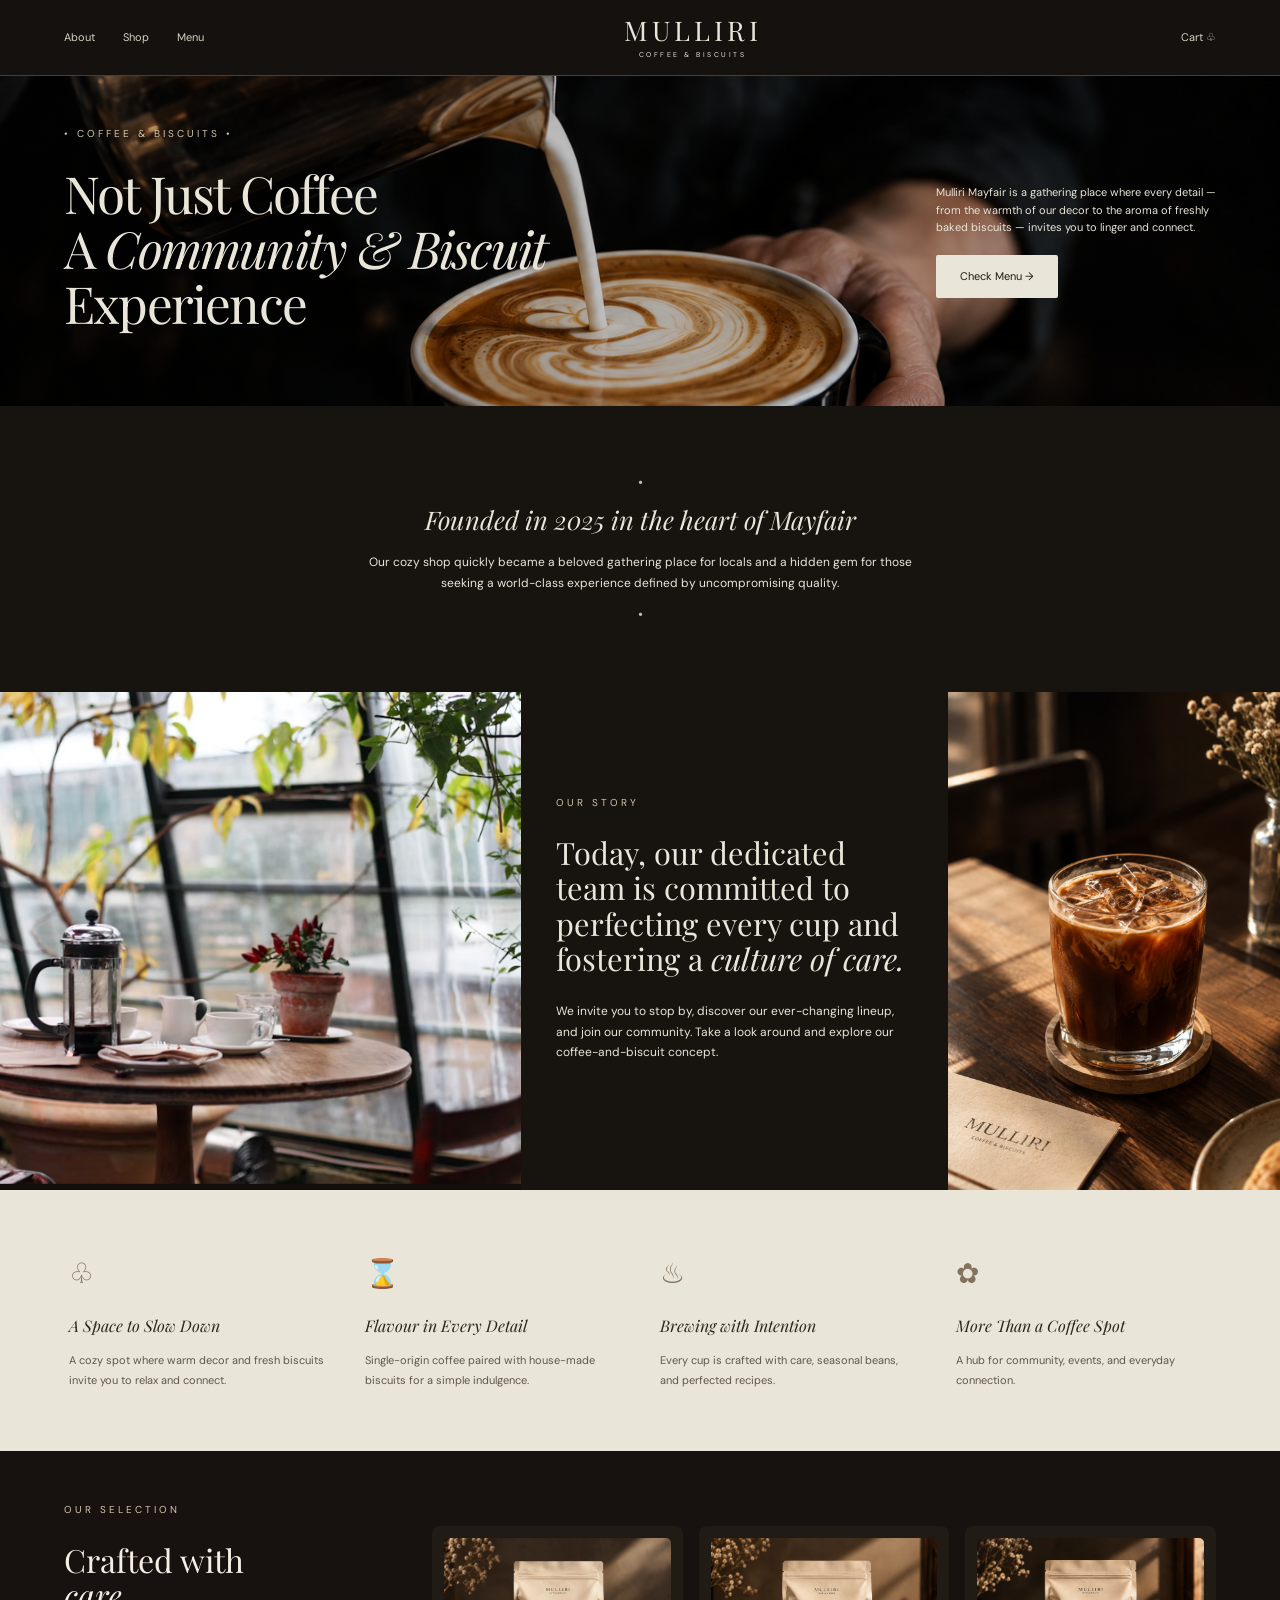
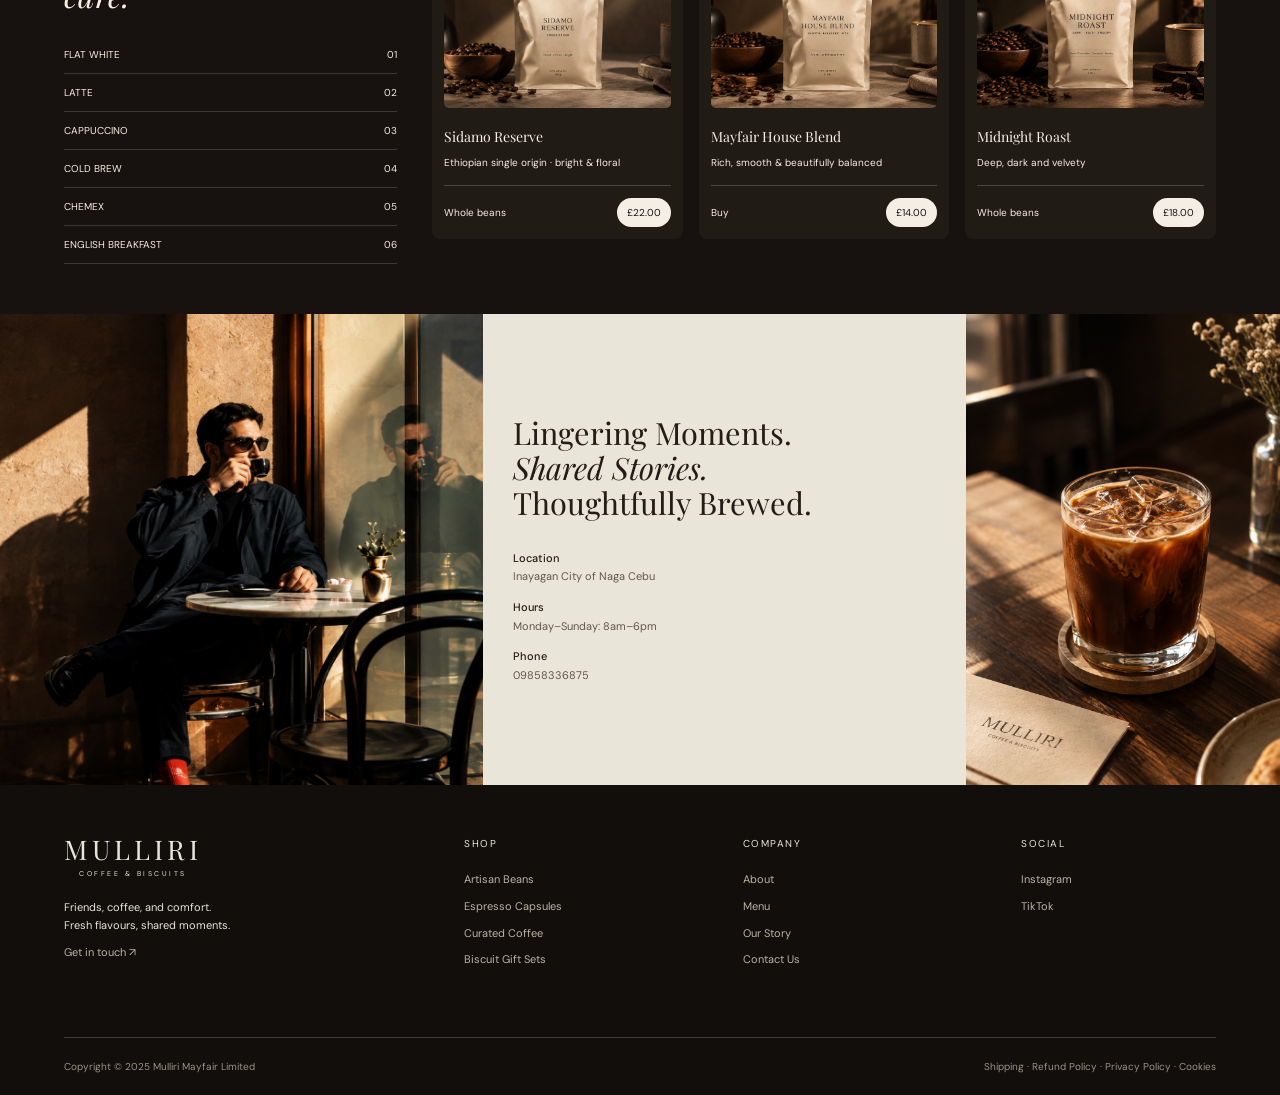
==== index.html @ 979b2255 "ha" ====
<!DOCTYPE html>
<html lang="en">
<head>
  <meta charset="UTF-8">
  <meta name="viewport" content="width=device-width, initial-scale=1.0">
  <title>MULLIRI | Coffee & Biscuits</title>
  <link rel="preconnect" href="https://fonts.googleapis.com">
  <link href="https://fonts.googleapis.com/css2?family=DM+Sans:wght@400;500&family=Playfair+Display:ital,wght@0,400;0,500;1,400&display=swap" rel="stylesheet">
  <link rel="stylesheet" href="style.css">
</head>
<body>

<header class="navbar">
  <nav class="nav-left">
    <a href="about.html">About</a>
    <a href="shop.html">Shop</a>
    <a href="menu.html">Menu</a>
  </nav>
  <a class="logo" href="index.html">
    MULLIRI
    <small>COFFEE & BISCUITS</small>
  </a>
  <a class="cart" href="menu.html">Cart ♧</a>
</header>

<main>
  
<section class="hero">
  <div class="hero-photo"></div>

  <div class="hero-content">
    <p class="eyebrow">• COFFEE & BISCUITS •</p>
    <h1>
      Not Just Coffee<br>
      A <em>Community & Biscuit</em><br>
      Experience
    </h1>
  </div>

  <div class="hero-side">
    <p>
      Mulliri Mayfair is a gathering place where every
      detail — from the warmth of our decor to the aroma
      of freshly baked biscuits — invites you to linger
      and connect.
    </p>
    <a class="button" href="menu.html">Check Menu →</a>
  </div>
  </section>

  <section class="intro">
    <span>•</span>
    <h2>Founded in 2025 in the heart of Mayfair</h2>
    <p>
      Our cozy shop quickly became a beloved gathering place for
      locals and a hidden gem for those seeking a world-class
      experience defined by uncompromising quality.
    </p>
    <span>•</span>
  </section>

  <section class="story-preview">
    <img src="./images/flowers.PNG" alt="Coffee shop interior">

    <div class="story-text">
      <p class="eyebrow">OUR STORY</p>
      <h2>Today, our dedicated team is committed to perfecting every cup and fostering a <em>culture of care.</em></h2>
      <p>
        We invite you to stop by, discover our ever-changing lineup,
        and join our community. Take a look around and explore
        our coffee-and-biscuit concept.
      </p>
      
    </div>

    <img src="./images/ice-coffee.png"  alt="Iced coffee on a café table">
        
  </section>

  <section class="features">
    <article>
      <span class="feature-icon">♧</span>
      <h3>A Space to Slow Down</h3>
      <p>A cozy spot where warm decor and fresh biscuits invite you to relax and connect.</p>
    </article>
    <article>
      <span class="feature-icon">⌛</span>
      <h3>Flavour in Every Detail</h3>
      <p>Single-origin coffee paired with house-made biscuits for a simple indulgence.</p>
    </article>
    <article>
      <span class="feature-icon">♨</span>
      <h3>Brewing with Intention</h3>
      <p>Every cup is crafted with care, seasonal beans, and perfected recipes.</p>
    </article>
    <article>
      <span class="feature-icon">✿</span>
      <h3>More Than a Coffee Spot</h3>
      <p>A hub for community, events, and everyday connection.</p>
    </article>
  </section>

 
<section class="selection">
  <div class="selection-list">
    <p class="eyebrow">OUR SELECTION</p>
    <h2>Crafted with<br><em>care.</em></h2>

    <ul>
      <li><span>FLAT WHITE</span><span>01</span></li>
      <li><span>LATTE</span><span>02</span></li>
      <li><span>CAPPUCCINO</span><span>03</span></li>
      <li><span>COLD BREW</span><span>04</span></li>
      <li><span>CHEMEX</span><span>05</span></li>
      <li><span>ENGLISH BREAKFAST</span><span>06</span></li>
    </ul>
  </div>

  <div class="selection-products">
    <article class="product">
      <img src="images/sidamo-reserve.png" alt="Sidamo Reserve coffee">
      <h3>Sidamo Reserve</h3>
      <p>Ethiopian single origin · bright & floral</p>
      <div class="product-price"><span>Whole beans</span><span>£22.00</span></div>
    </article>

    <article class="product featured-product">
      <img src="images/mayfair-blend.png" alt="Mayfair House Blend coffee">
      <h3>Mayfair House Blend</h3>
      <p>Rich, smooth & beautifully balanced</p>
      <div class="product-price"><span>Buy</span><span>£14.00</span></div>
    </article>

    <article class="product">
      <img src="images/midnight-roast.png" alt="Midnight Roast coffee">
      <h3>Midnight Roast</h3>
      <p>Deep, dark and velvety</p>
      <div class="product-price"><span>Whole beans</span><span>£18.00</span></div>
    </article>
  </div>
</section>

  <section class="closing-story">
      <img src="images/cafe-story.png">
    <div>
      <h2>Lingering Moments.<br><em>Shared Stories.</em><br>Thoughtfully Brewed.</h2>
      <dl>
        <dt>Location</dt>
        <dd>Inayagan City of Naga Cebu</dd>
        <dt>Hours</dt>
        <dd>Monday–Sunday: 8am–6pm</dd>
        <dt>Phone</dt>
        <dd>09858336875</dd>
      </dl>
    </div>

    <img src="./images/ice-coffee.png" alt="Coffee in a cup">
  </section>
</main>

<footer class="footer">
  <div class="footer-brand">
    <a class="logo" href="index.html">MULLIRI<small>COFFEE & BISCUITS</small></a>
    <p>Friends, coffee, and comfort.<br>Fresh flavours, shared moments.</p>
    <a class="newsletter-link" href="contact.html">Get in touch ↗</a>
  </div>

  <div>
    <h4>SHOP</h4>
    <a href="menu.html">Artisan Beans</a>
    <a href="menu.html">Espresso Capsules</a>
    <a href="menu.html">Curated Coffee</a>
    <a href="menu.html">Biscuit Gift Sets</a>
  </div>

  <div>
    <h4>COMPANY</h4>
    <a href="about.html">About</a>
    <a href="menu.html">Menu</a>
    <a href="about.html">Our Story</a>
    <a href="contact.html">Contact Us</a>
  </div>

  <div>
    <h4>SOCIAL</h4>
    <a href="">Instagram</a>
    <a href="">TikTok</a>
  </div>

  <div class="footer-bottom">
    <span>Copyright © 2025 Mulliri Mayfair Limited</span>
    <span>Shipping · Refund Policy · Privacy Policy · Cookies</span>
  </div>
</footer>

</body>
</html>
---- style.css ----
:root {
  --dark: #17130f;
  --dark-card: #211b16;
  --cream: #e9e5d9;
  --white: #f5f1e8;
  --brown: #88745d;
  --line: rgba(233, 229, 217, 0.22);
}

* {
  margin: 0;
  padding: 0;
  box-sizing: border-box;
}

html {
  scroll-behavior: smooth;
}

body {
  background: var(--dark);
  color: var(--cream);
  font-family: "DM Sans", sans-serif;
  font-size: 14px;
  line-height: 1.7;
}

a {
  color: inherit;
  text-decoration: none;
}

img {
  width: 100%;
  display: block;
  object-fit: cover;
}

h1, h2, h3 {
  font-weight: 400;
}

h1, h2 {
  font-family: "Playfair Display", serif;
  line-height: 1.15;
}

h1 {
  font-size: clamp(2.3rem, 5vw, 5rem);
  letter-spacing: -1.8px;
}

h1 em, h2 em {
  font-weight: 400;
}

.eyebrow {
  font-size: 10px;
  letter-spacing: 3px;
  text-transform: uppercase;
  margin-bottom: 24px;
  color: #d4c5ac;
}

/* NAVIGATION */

.navbar {
  min-height: 76px;
  padding: 0 5%;
  display: flex;
  align-items: center;
  justify-content: space-between;
  background: #14110e;
  border-bottom: 1px solid var(--line);
  position: relative;
  z-index: 2;
}

.nav-left {
  display: flex;
  gap: 28px;
}

.navbar nav a,
.cart {
  font-size: 11px;
  color: #d9d0c3;
  transition: color 0.2s;
}

.navbar nav a:hover,
.cart:hover {
  color: #b79a72;
}

.logo {
  font-family: "Playfair Display", serif;
  font-size: 27px;
  letter-spacing: 4px;
  line-height: 1.1;
  text-align: center;
  white-space: nowrap;
}

.logo small {
  display: block;
  font-family: "DM Sans", sans-serif;
  font-size: 7px;
  letter-spacing: 2.5px;
  margin-top: 5px;
}

/* BUTTONS */

.button {
  display: inline-block;
  background: var(--cream);
  color: #211a14;
  padding: 12px 24px;
  font-size: 11px;
  border-radius: 2px;
  transition: background 0.2s;
}

.button:hover {
  background: #c7b59a;
}

.text-link {
  display: inline-block;
  border-bottom: 1px solid #aa9478;
  padding-bottom: 5px;
  font-size: 11px;
}

/* HOME HERO */

.hero {
  min-height: 610px;
  position: relative;
  display: flex;
  align-items: center;
  padding: 80px 8%;
  overflow: hidden;
}

.hero-photo {
  position: absolute;
  inset: 0;
  background:
    linear-gradient(
      90deg,
      rgba(10, 8, 6, 0.93),
      rgba(10, 8, 6, 0.64) 48%,
      rgba(10, 8, 6, 0.15)
    ),
    url("images/hero-latte.png")
    center 48% / cover no-repeat;
  z-index: 0;
}

.hero-content {
  position: relative;
  max-width: 800px;
  z-index: 1;
}

.hero h1 {
  margin-bottom: 26px;
}

.hero-description {
  max-width: 370px;
  margin-bottom: 25px;
  font-size: 13px;
}

/* HERO - REFERENCE LAYOUT */

.hero {
  position: relative;
  min-height: 330px;
  padding: 45px 5%;
  display: grid;
  grid-template-columns: 1.5fr 0.65fr;
  align-items: center;
  gap: 35px;
  overflow: hidden;
}

.hero-photo {
  position: absolute;
  inset: 0;
  z-index: 0;
  background-image:
    linear-gradient(90deg, rgba(0,0,0,.35), rgba(0,0,0,.15)),
    url("images/hero-latte.png");
  background-size: cover;
  background-position: center;
}

.hero-content,
.hero-side {
  position: relative;
  z-index: 1;
}

.hero-content {
  max-width: 600px;
}

.hero h1 {
  font-size: clamp(2rem, 4vw, 3.5rem);
  line-height: 1.08;
}

.hero-side {
  max-width: 280px;
  justify-self: end;
}

.hero-side p {
  font-size: 11px;
  line-height: 1.6;
  margin-bottom: 18px;
}

@media (max-width: 700px) {
  .hero {
    grid-template-columns: 1fr;
    gap: 18px;
    min-height: 520px;
  }

  .hero-side {
    justify-self: start;
  }
}

/* INTRODUCTION */

.intro {
  min-height: 250px;
  padding: 55px 20px;
  display: flex;
  flex-direction: column;
  align-items: center;
  justify-content: center;
  text-align: center;
  background: var(--dark);
}

.intro span {
  color: #c7b79d;
  margin: 10px;
}

.intro h2 {
  font-size: clamp(1.2rem, 2vw, 1.8rem);
  font-style: italic;
  margin-bottom: 18px;
}

.intro p {
  max-width: 550px;
  font-size: 12px;
}

/* STORY SECTION */

.story-preview {
  display: grid;
  grid-template-columns: 1.1fr 0.9fr 0.7fr;
  align-items: stretch;
  min-height: 430px;
}

.story-preview > img {
  height: 100%;
  min-height: 430px;
}

.story-text {
  padding: 55px 35px;
  align-self: center;
}

.story-text h2 {
  font-size: clamp(1.5rem, 2.4vw, 2.3rem);
  margin-bottom: 25px;
}

.story-text > p:not(.eyebrow) {
  font-size: 12px;
  margin-bottom: 25px;
}

/* FOUR FEATURE COLUMNS */

.features {
  background: var(--cream);
  color: #2c251e;
  display: grid;
  grid-template-columns: repeat(4, 1fr);
  gap: 30px;
  padding: 55px 5%;
}

.features article {
  padding: 5px;
}

.feature-icon {
  display: block;
  font-size: 28px;
  color: #82735f;
  margin-bottom: 15px;
}

.features h3 {
  font-family: "Playfair Display", serif;
  font-style: italic;
  font-size: 16px;
  margin-bottom: 12px;
}

.features p {
  color: #61574c;
  font-size: 11px;
  line-height: 1.8;
}

/* MENU BANNER */

.menu-teaser {
  min-height: 350px;
  position: relative;
  display: flex;
  align-items: center;
  padding: 55px 8%;
  overflow: hidden;
}

.menu-teaser-photo {
  position: absolute;
  inset: 0;
  background:
    linear-gradient(
      90deg,
      rgba(12, 9, 7, 0.85),
      rgba(12, 9, 7, 0.35)
    ),
      url("images/ice-coffee.png")
    center / cover;
}

.menu-teaser-copy {
  position: relative;
  z-index: 1;
}

.menu-teaser-copy h2 {
  margin-bottom: 24px;
}

/* COFFEE PRODUCTS */

.products-section {
  padding: 65px 5%;
  background: #211a14;
}

.products-intro {
  max-width: 460px;
  margin-bottom: 35px;
}

.products-intro h2 {
  margin-bottom: 15px;
}

.products-intro p:not(.eyebrow) {
  font-size: 12px;
}

.products {
  display: grid;
  grid-template-columns: repeat(3, 1fr);
  gap: 22px;
  align-items: center;
}

.product {
  min-width: 0;
  background: #19140f;
  padding: 15px;
}

.product img {
  height: 240px;
  background: #30271f;
  margin-bottom: 17px;
}

.product h3 {
  font-family: "Playfair Display", serif;
  font-size: 18px;
}

.product > p {
  font-size: 11px;
  margin: 5px 0 15px;
}

.product-price {
  border-top: 1px solid var(--line);
  padding-top: 12px;
  display: flex;
  justify-content: space-between;
  font-size: 11px;
}

.product-message {
  padding: 20px;
}

.product-message p {
  font-family: "Playfair Display", serif;
  font-size: 20px;
  line-height: 1.5;
  margin-bottom: 25px;
}

/* CLOSING STORY */

.closing-story {
  display: grid;
  grid-template-columns: 1fr 1fr 0.65fr;
  align-items: stretch;
  background: var(--cream);
  color: #241c15;
}

.closing-story > img {
  height: 100%;
  min-height: 370px;
}

.closing-story > div {
  padding: 45px 30px;
  align-self: center;
}

.closing-story h2 {
  font-size: clamp(1.6rem, 2.4vw, 2.4rem);
  margin-bottom: 28px;
}

.closing-story dl {
  font-size: 11px;
}

.closing-story dt {
  font-weight: 500;
  margin-top: 12px;
}

.closing-story dd {
  color: #61574c;
}

/* FOOTER */

.footer {
  padding: 50px 5% 20px;
  display: grid;
  grid-template-columns: 1.5fr 1fr 1fr 0.8fr;
  gap: 35px;
  background: #110e0b;
}

.footer-brand .logo {
  display: inline-block;
  margin-bottom: 20px;
}

.footer p {
  font-size: 11px;
}

.footer h4 {
  font-size: 10px;
  letter-spacing: 1.5px;
  margin-bottom: 18px;
  font-weight: 400;
}

.footer > div:not(.footer-bottom) > a:not(.logo) {
  display: block;
  font-size: 11px;
  color: #bdb3a5;
  margin: 8px 0;
}

.newsletter-link {
  margin-top: 15px;
}

.footer-bottom {
  grid-column: 1 / -1;
  display: flex;
  justify-content: space-between;
  flex-wrap: wrap;
  gap: 12px;
  border-top: 1px solid var(--line);
  margin-top: 25px;
  padding-top: 20px;
  font-size: 10px;
  color: #9d9284;
}

/* OTHER PAGE HEADINGS */

.page-heading,
.menu-hero,
.contact-hero {
  min-height: 340px;
  padding: 70px 8%;
  display: flex;
  align-items: center;
  background:
    linear-gradient(90deg, rgba(15, 11, 8, 0.9), rgba(15, 11, 8, 0.4)),
     url("images/hero-latte.png")
    center / cover no-repeat;
}

.page-heading h1,
.menu-hero h1,
.contact-hero h1 {
  margin-bottom: 20px;
}

.menu-hero > div,
.contact-hero > div {
  max-width: 650px;
}

/* ABOUT PAGE */

.about-layout {
  display: grid;
  grid-template-columns: 1fr 1fr 0.7fr;
  align-items: center;
  gap: 35px;
  padding: 70px 5%;
}

.about-layout img {
  height: 400px;
}

.about-layout h2 {
  margin-bottom: 20px;
}

.about-layout p:not(.eyebrow) {
  font-size: 12px;
  margin-bottom: 18px;
}

/* MENU PAGE */

.menu-layout {
  display: grid;
  grid-template-columns: 1fr 1fr;
  gap: 50px;
  padding: 70px 7%;
}

.menu-list h2 {
  margin-bottom: 30px;
}

.menu-item {
  display: flex;
  justify-content: space-between;
  align-items: center;
  gap: 15px;
  padding: 19px 0;
  border-bottom: 1px solid var(--line);
}

.menu-item h3 {
  font-size: 12px;
  letter-spacing: 1.2px;
}

.menu-item p {
  font-size: 11px;
  margin-top: 5px;
}

.menu-item > span {
  font-size: 11px;
  white-space: nowrap;
}

.menu-photo img {
  height: 480px;
}

.menu-photo p {
  font-family: "Playfair Display", serif;
  font-style: italic;
  margin-top: 15px;
}

/* CONTACT PAGE */

.contact-hero {
  min-height: 400px;
}

.contact-hero > div > p:last-child {
  font-size: 13px;
}

.contact-details {
  display: grid;
  grid-template-columns: repeat(3, 1fr);
  padding: 50px 6%;
  gap: 30px;
  background: var(--cream);
  color: #241c15;
}

.contact-details article {
  display: flex;
  gap: 20px;
  align-items: flex-start;
  border-right: 1px solid #c9c0b3;
  padding: 10px 20px;
}

.contact-details article:last-child {
  border-right: none;
}

.contact-details article > span {
  font-size: 24px;
}

.contact-details h3 {
  font-family: "Playfair Display", serif;
  margin-bottom: 10px;
}

.contact-details p {
  color: #5c5044;
  font-size: 12px;
}

.contact-message {
  text-align: center;
  padding: 80px 20px;
}

.contact-message h2 {
  margin-bottom: 20px;
}

.contact-message p {
  margin-bottom: 25px;
}

.simple-footer {
  display: flex;
  align-items: center;
  justify-content: space-between;
  flex-wrap: wrap;
  gap: 25px;
  padding: 35px 5%;
  background: #110e0b;
}

.simple-footer p,
.simple-footer > a:not(.logo) {
  font-size: 11px;
}

/* TABLET RESPONSIVENESS */

@media (max-width: 800px) {
  .navbar {
    padding: 0 4%;
    min-height: 70px;
  }

  .nav-left {
    gap: 12px;
  }

  .navbar nav a,
  .cart {
    font-size: 10px;
  }

  .logo {
    font-size: 21px;
    letter-spacing: 2px;
  }

  .logo small {
    font-size: 6px;
    letter-spacing: 1.5px;
  }

  .hero {
    min-height: 560px;
    padding: 60px 6%;
  }

  .story-preview {
    grid-template-columns: 1fr 1fr;
  }

  .story-preview > img {
    min-height: 300px;
  }

  .story-text {
    padding: 35px 25px;
  }

  .story-preview > img:last-child {
    display: none;
  }

  .features {
    grid-template-columns: repeat(2, 1fr);
    gap: 35px;
  }

  .closing-story {
    grid-template-columns: 1fr 1fr;
  }

  .closing-story > img:last-child {
    display: none;
  }

  .about-layout {
    grid-template-columns: 1fr 1fr;
  }

  .about-layout img:last-child {
    display: none;
  }

  .menu-layout {
    gap: 25px;
    padding: 50px 5%;
  }

  .menu-photo img {
    height: 400px;
  }

  .product img {
    height: 200px;
  }

  .footer {
    grid-template-columns: repeat(2, 1fr);
  }
}

/* MOBILE RESPONSIVENESS */

@media (max-width: 520px) {
  .navbar {
    height: auto;
    min-height: 75px;
    flex-wrap: wrap;
    justify-content: center;
    gap: 12px;
    padding: 14px 10px;
  }

  .nav-left {
    order: 2;
    width: 100%;
    justify-content: center;
  }

  .logo {
    order: 1;
  }

  .cart {
    display: none;
  }

  .hero {
    min-height: 540px;
    padding: 45px 6%;
    align-items: flex-end;
  }

  .hero-photo {
    background-position: 58% center;
  }

  .hero h1 {
    font-size: 2.5rem;
    letter-spacing: -1px;
  }

  .hero-description {
    font-size: 12px;
  }

  .intro {
    padding: 45px 25px;
  }

  .story-preview {
    grid-template-columns: 1fr;
  }

  .story-preview > img {
    min-height: 250px;
    max-height: 300px;
  }

  .story-text {
    padding: 40px 7%;
  }

  .features {
    grid-template-columns: 1fr 1fr;
    gap: 25px 18px;
    padding: 40px 6%;
  }

  .features h3 {
    font-size: 14px;
  }

  .features p {
    font-size: 10px;
  }

  .menu-teaser {
    min-height: 300px;
    padding: 40px 6%;
  }

  .products-section {
    padding: 45px 6%;
  }

  .products {
    grid-template-columns: 1fr 1fr;
    gap: 15px;
  }

  .product {
    padding: 10px;
  }

  .product img {
    height: 170px;
  }

  .product h3 {
    font-size: 15px;
  }

  .product > p {
    font-size: 10px;
  }

  .product-price {
    font-size: 10px;
  }

  .product-message {
    grid-column: 1 / -1;
    grid-row: 1;
    padding: 5px 0 15px;
  }

  .closing-story {
    grid-template-columns: 1fr;
  }

  .closing-story > img {
    min-height: 250px;
    max-height: 300px;
  }

  .closing-story > img:last-child {
    display: block;
  }

  .closing-story > div {
    padding: 35px 7%;
  }

  .footer {
    grid-template-columns: 1fr 1fr;
    gap: 28px 18px;
    padding: 35px 6% 20px;
  }

  .footer-brand {
    grid-column: 1 / -1;
  }

  .footer-bottom {
    flex-direction: column;
  }

  .page-heading,
  .menu-hero,
  .contact-hero {
    min-height: 300px;
    padding: 45px 6%;
  }

  .about-layout {
    grid-template-columns: 1fr;
    padding: 40px 6%;
  }

  .about-layout img {
    height: 280px;
  }

  .about-layout img:last-child {
    display: block;
  }

  .menu-layout {
    grid-template-columns: 1fr;
    padding: 45px 6%;
  }

  .menu-photo img {
    height: 300px;
  }

  .contact-details {
    grid-template-columns: 1fr;
    padding: 30px 6%;
    gap: 15px;
  }

  .contact-details article {
    border-right: none;
    border-bottom: 1px solid #c9c0b3;
    padding: 15px 5px;
  }

  .contact-details article:last-child {
    border-bottom: none;
  }

  .simple-footer {
    flex-direction: column;
    align-items: flex-start;
  }
}

/* OUR SELECTION - REFERENCE LAYOUT */

.selection {
  display: grid;
  grid-template-columns: 0.85fr 2fr;
  gap: 35px;
  padding: 50px 5%;
  background: #17120f;
  color: #f4eee4;
  align-items: center;
}

.selection-list h2 {
  font-family: "Playfair Display", serif;
  font-size: 32px;
  line-height: 1.1;
  margin: 12px 0 24px;
}

.selection-list ul {
  list-style: none;
  padding: 0;
  margin: 0;
}

.selection-list li {
  display: flex;
  justify-content: space-between;
  gap: 12px;
  padding: 10px 0;
  border-bottom: 1px solid rgba(255,255,255,.16);
  font-size: 10px;
}

.selection-products {
  display: grid;
  grid-template-columns: repeat(3, minmax(0, 1fr));
  gap: 16px;
}

.selection-products .product {
  min-width: 0;
  padding: 12px;
  background: #211b16;
  border-radius: 8px;
}

.selection-products .product img {
  width: 100%;
  height: 170px;
  object-fit: cover;
  border-radius: 5px;
}

.selection-products .product h3 {
  font-family: "Playfair Display", serif;
  font-size: 14px;
  font-weight: 400;
  margin: 12px 0 6px;
}

.selection-products .product p {
  font-size: 10px;
  line-height: 1.5;
}

.selection-products .product-price {
  display: flex;
  justify-content: space-between;
  align-items: center;
  gap: 6px;
  margin-top: 15px;
  font-size: 10px;
}

.selection-products .product-price span:last-child {
  background: #f4eee4;
  color: #17120f;
  padding: 6px 10px;
  border-radius: 20px;
}

@media (max-width: 750px) {
  .selection {
    grid-template-columns: 1fr;
  }

  .selection-products {
    grid-template-columns: repeat(2, minmax(0, 1fr));
  }
}

@media (max-width: 450px) {
  .selection-products {
    grid-template-columns: 1fr;
  }
}
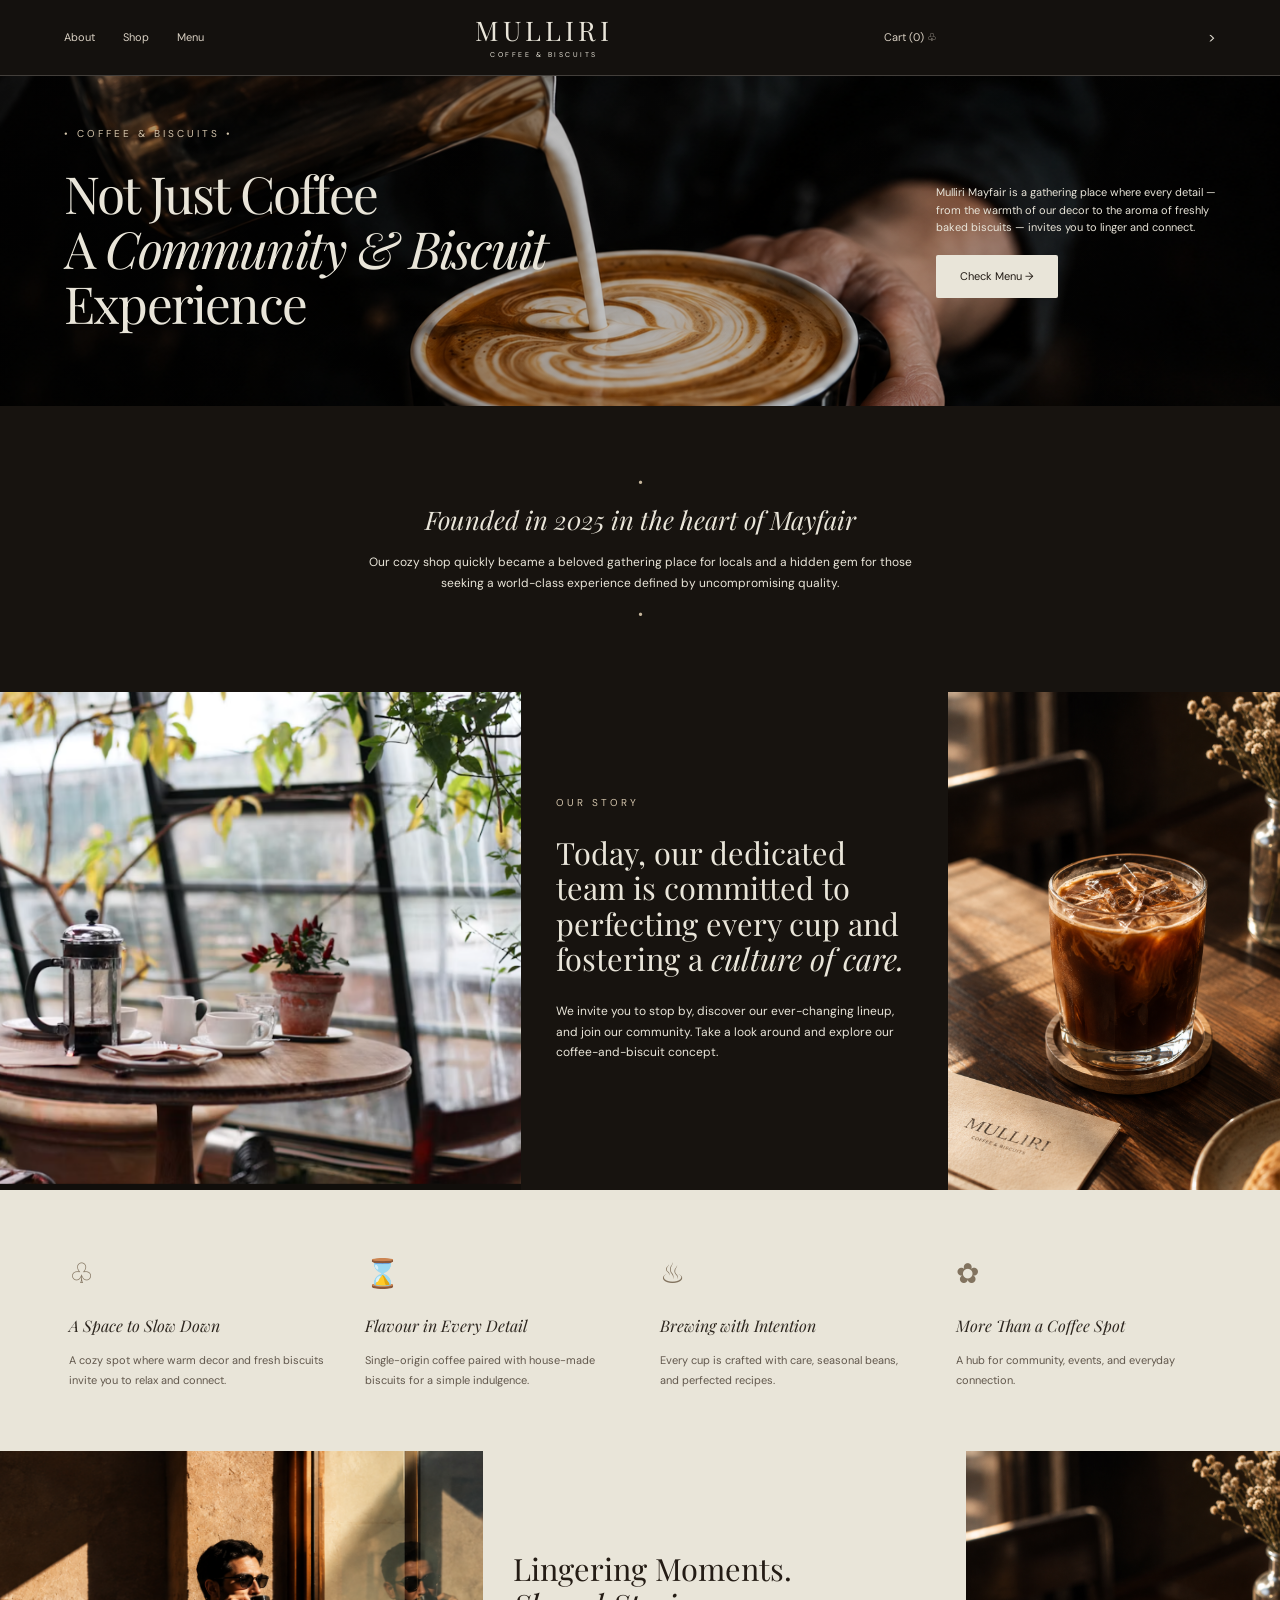
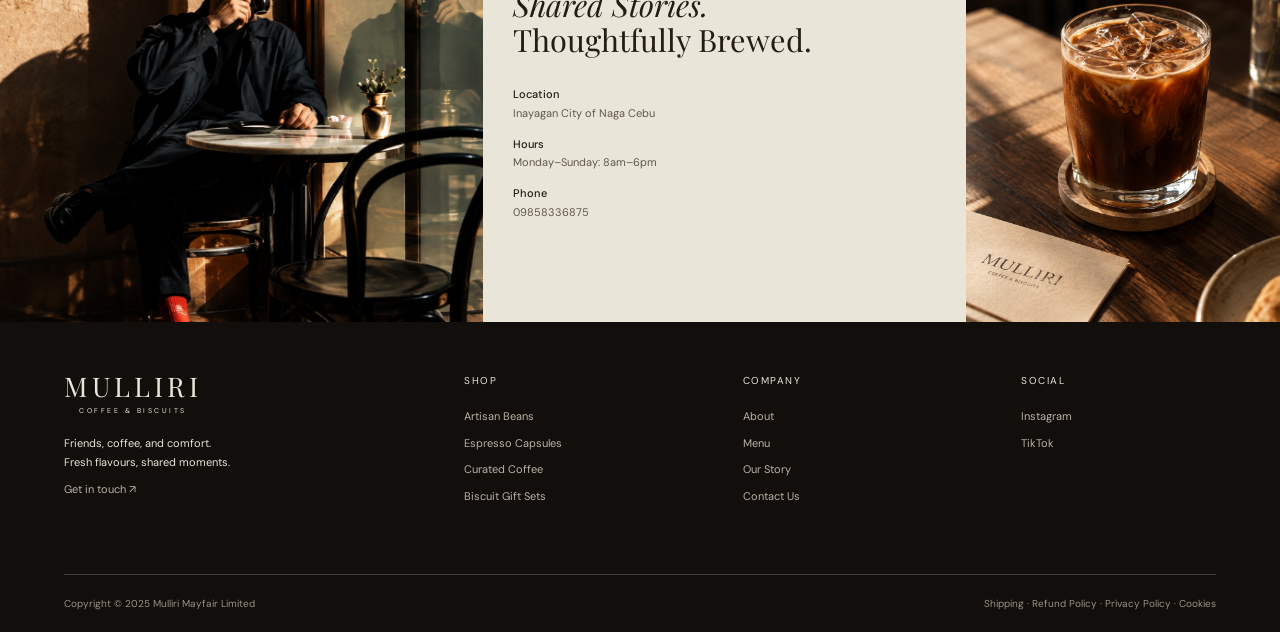
==== commit 6f42926b: "new" ====
--- a/index.html
+++ b/index.html
@@ -21,7 +21,7 @@
     MULLIRI
     <small>COFFEE & BISCUITS</small>
   </a>
-  <a class="cart" href="menu.html">Cart ♧</a>
+  <a class="cart" href="cart.html">Cart (<span id="cart-count">0</span>) ♧</a>>
 </header>
 
 <main>
@@ -101,45 +101,6 @@
     </article>
   </section>
 
- 
-<section class="selection">
-  <div class="selection-list">
-    <p class="eyebrow">OUR SELECTION</p>
-    <h2>Crafted with<br><em>care.</em></h2>
-
-    <ul>
-      <li><span>FLAT WHITE</span><span>01</span></li>
-      <li><span>LATTE</span><span>02</span></li>
-      <li><span>CAPPUCCINO</span><span>03</span></li>
-      <li><span>COLD BREW</span><span>04</span></li>
-      <li><span>CHEMEX</span><span>05</span></li>
-      <li><span>ENGLISH BREAKFAST</span><span>06</span></li>
-    </ul>
-  </div>
-
-  <div class="selection-products">
-    <article class="product">
-      <img src="images/sidamo-reserve.png" alt="Sidamo Reserve coffee">
-      <h3>Sidamo Reserve</h3>
-      <p>Ethiopian single origin · bright & floral</p>
-      <div class="product-price"><span>Whole beans</span><span>£22.00</span></div>
-    </article>
-
-    <article class="product featured-product">
-      <img src="images/mayfair-blend.png" alt="Mayfair House Blend coffee">
-      <h3>Mayfair House Blend</h3>
-      <p>Rich, smooth & beautifully balanced</p>
-      <div class="product-price"><span>Buy</span><span>£14.00</span></div>
-    </article>
-
-    <article class="product">
-      <img src="images/midnight-roast.png" alt="Midnight Roast coffee">
-      <h3>Midnight Roast</h3>
-      <p>Deep, dark and velvety</p>
-      <div class="product-price"><span>Whole beans</span><span>£18.00</span></div>
-    </article>
-  </div>
-</section>
 
   <section class="closing-story">
       <img src="images/cafe-story.png">
@@ -193,6 +154,6 @@
     <span>Shipping · Refund Policy · Privacy Policy · Cookies</span>
   </div>
 </footer>
-
+<script src="cart.js" defer></script>
 </body>
 </html>
